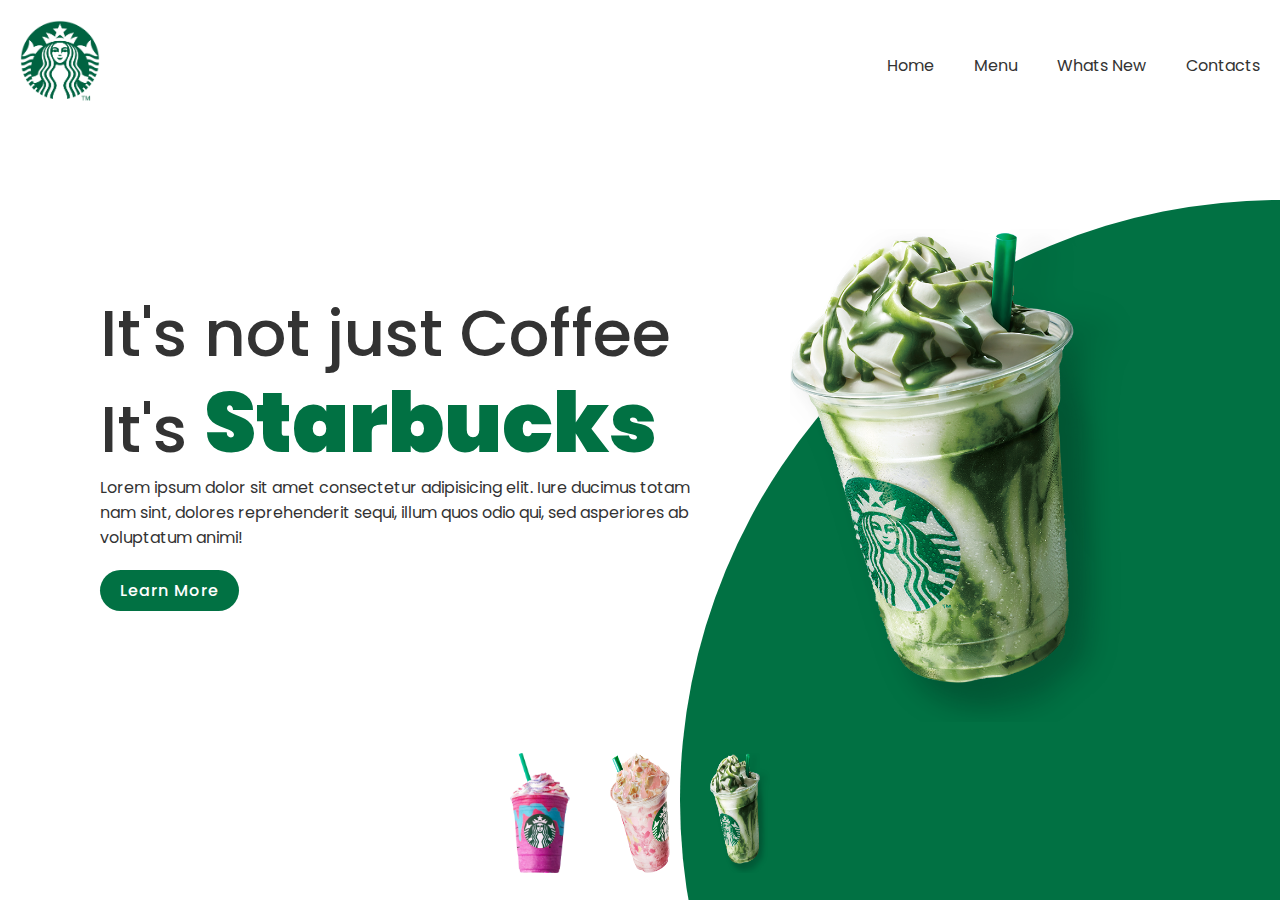
==== Starbucks/index.html @ 4a85c7f0 "Added 3 projects" ====
<!DOCTYPE html>
<html lang="en">

<head>
    <meta charset="UTF-8">
    <meta http-equiv="X-UA-Compatible" content="IE=edge">
    <meta name="viewport" content="width=device-width, initial-scale=1.0">
    <title>
        Home | Starbucks
    </title>
    
    <link rel="preconnect" href="https://fonts.gstatic.com">
    <link
        href="https://fonts.googleapis.com/css2?family=Poppins:ital,wght@0,100;0,200;0,300;0,400;0,500;0,600;1,100;1,200;1,300;1,400;1,500&display=swap"
        rel="stylesheet">
    <link rel="stylesheet" href="style.css">
</head>

<body>
    <section>
        <div class="circle"></div>
        <header>
            <a href="#">
                <img src="./images/Starbucks_logo.png" alt="logo-starbucks" width="100px" class="logo">
            </a>

            <ul>
                <li><a href="#">Home</a></li>
                <li><a href="#">Menu</a></li>
                <li><a href="#">Whats New</a></li>
                <li><a href="#">Contacts</a></li>
            </ul>
        </header>


        <div class="content">
            <div class="textBox">
                <h2>
                    It's not just Coffee
                    <br>
                    It's <span>
                        Starbucks
                    </span>
                </h2>
                <p>
                    Lorem ipsum dolor sit amet consectetur adipisicing elit. Iure ducimus totam nam sint, dolores
                    reprehenderit sequi, illum quos odio qui, sed asperiores ab voluptatum animi!
                </p>
                <a href="#">Learn More</a>
            </div>

            <div class="imgBox">
                <img src="./images/77325-frappuccino-drink-chocolate-starbucks-matcha-white.png" alt=""
                    id="starbucks" style="max-width: 340px;">
            </div>
        </div>
        <ul class="thumb">
            <li>
                <img src="./images/62120-coffee-frappuccino-drink-latte-starbucks-unicorn.png" alt=""height="120" onclick="imgSlider('./images/img3.png')">
                
                
            </li>
            <li>
                <img src="./images/62115-tea-coffee-drink-starbucks-latte-free-download-image (1).png" alt=""height="120" onclick="imgSlider('./images/img2.png')">
            </li>
            <li>
                <img src="./images/77325-frappuccino-drink-chocolate-starbucks-matcha-white.png" alt=""height="120" onclick="imgSlider('./images/77325-frappuccino-drink-chocolate-starbucks-matcha-white.png')">
            </li>
        </ul>



        <ul class="sci">
            <li>
                <a href="#">
                    <img src="https://aadhgoa.github.io/hostassitant/Instagram%20Icon.png" alt="" >
                </a>
            </li>
            <li>
                <a href="#">
                    <img src="https://aadhgoa.github.io/hostassitant/Twitter.png" alt="">
                </a>
            </li>
        </ul>
    </section>

    <script>
        function imgSlider(anything){
            document.getElementById('starbucks').src = anything;
            document.getElementById('starbucks').style.maxWidth='340px';
        }
    </script>
</body>

</html>
---- Starbucks/style.css ----
*{
    margin: 0;
    padding: 0;
    box-sizing: border-box;
    font-family: 'Poppins', sans-serif;
    
}

section{
    position: relative;
    width: 100%;
    min-height: 100vh;
    padding: 100px;
    display: flex;
    justify-content: space-between;
    align-items: center;
    background-color: #fff;
}

header{
    position: absolute;
    top: 0;
    left: 0;
    width: 100%;
    padding: 20px;
    display: flex;
    justify-content: space-between;
    align-items: center;
}

header .logo{
    position: relative;
    max-width: 80px;

}

 header ul{
     position: relative;
     display: flex;

}

header ul li{
    list-style: none;
}

header ul li a{
    display: inline-block;
    color:#333;
    font-weight: 400;
    margin-left: 40px;
    text-decoration: none;
}

.content{
    position: relative;
    width: 100%;
    display: flex;
    justify-content: center;
    align-items: center;
}

.content .textBox{
    position: relative;
    max-width: 600px;
}

.content .textBox h2{
    color: #333;
    font-size: 4em;
    line-height: 1.4em;
    font-weight: 500;
}

.content .textBox span{
    color: #017143;
    font-size: 1.3em;
    font-weight: 900;
}

.content .textBox p{
    color: #333;
}

.content .textBox a{
    display: inline-block;
    margin-top:20px;
    padding: 8px 20px;
    background-color: #017143;
    color: #fff;
    border-radius: 40px;
    font-weight: 500;
    letter-spacing: 1px;
    text-decoration: none;
    
}

.content .imgBox{
    width: 600px;
    display: flex;
    justify-content: flex-end;
    padding-right: 50px;
    margin-top: 50px;
}



#starbucks{
    max-width: 340px;
    
}  
.thumb{
    position: absolute;
    left: 50%;
    bottom: 20px;
    transform:translateX(-50%);
    display: flex;
}

.thumb li{
    list-style: none;
    display: inline-block;
    margin: 0 20px ;
    cursor: pointer;
    transition: 0.5s ease-in-out;
}
.thumb li:hover{
    transform: translateY(-15px);
}

.thumb li img{
    max-width: 60px;

}

.sci{
    position: absolute;
    top: 50%;
    right: 30px;
    transform: translateY(-50%);
    display: flex;
    justify-content: center;
    align-items: center;
    flex-direction: column;
}

.sci li{
    list-style: none;
}

.sci li a{
    display: inline-block;
    margin: 5px 0;
    transform: scale(0.3);
    filter: invert(1);
}

.circle{
    position: absolute;
    top: 0;
    left:0;
    width:100%;
    height: 100%;
    background: #017143;
    clip-path: circle(600px at right 800px);

}
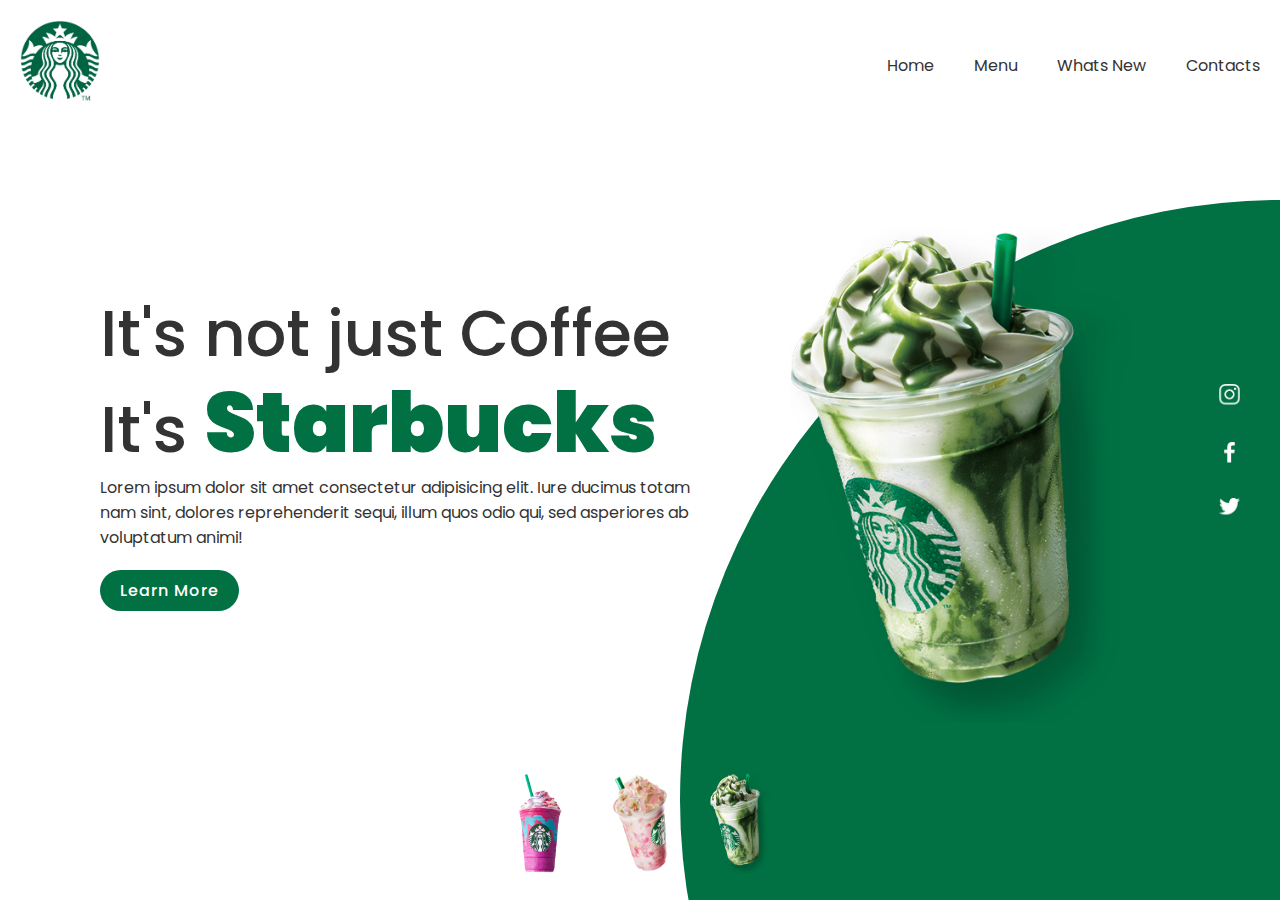
==== commit 78e32750: "starbucks site made responsive" ====
--- a/Starbucks/index.html
+++ b/Starbucks/index.html
@@ -23,8 +23,8 @@
             <a href="#">
                 <img src="./images/Starbucks_logo.png" alt="logo-starbucks" width="100px" class="logo">
             </a>
-
-            <ul>
+            <div class="toggle" onclick="toggleMenu()"></div>
+            <ul class="navigation">
                 <li><a href="#">Home</a></li>
                 <li><a href="#">Menu</a></li>
                 <li><a href="#">Whats New</a></li>
@@ -50,21 +50,21 @@
             </div>
 
             <div class="imgBox">
-                <img src="./images/77325-frappuccino-drink-chocolate-starbucks-matcha-white.png" alt=""
-                    id="starbucks" style="max-width: 340px;">
+                <img src="./images/img1.png" alt=""
+                    id="starbucks">
             </div>
         </div>
         <ul class="thumb">
             <li>
-                <img src="./images/62120-coffee-frappuccino-drink-latte-starbucks-unicorn.png" alt=""height="120" onclick="imgSlider('./images/img3.png')">
+                <img src="./images/img3.png" alt=""height="100" onclick="imgSlider('./images/img3.png'); changeCircleColour('#d752b1')">
                 
                 
             </li>
             <li>
-                <img src="./images/62115-tea-coffee-drink-starbucks-latte-free-download-image (1).png" alt=""height="120" onclick="imgSlider('./images/img2.png')">
+                <img src="./images/img2.png" alt=""height="100" onclick="imgSlider('./images/img2.png'); changeCircleColour('#eb7495')">
             </li>
             <li>
-                <img src="./images/77325-frappuccino-drink-chocolate-starbucks-matcha-white.png" alt=""height="120" onclick="imgSlider('./images/77325-frappuccino-drink-chocolate-starbucks-matcha-white.png')">
+                <img src="./images/img1.png" alt=""height="100" onclick="imgSlider('./images/img1.png'); changeCircleColour('#017143')">
             </li>
         </ul>
 
@@ -73,12 +73,17 @@
         <ul class="sci">
             <li>
                 <a href="#">
-                    <img src="https://aadhgoa.github.io/hostassitant/Instagram%20Icon.png" alt="" >
+                    <img src="./images/instagram.png" alt="Instagram" >
                 </a>
             </li>
             <li>
                 <a href="#">
-                    <img src="https://aadhgoa.github.io/hostassitant/Twitter.png" alt="">
+                    <img src="./images/facebook.png" alt="facebook" >
+                </a>
+            </li>
+            <li>
+                <a href="#">
+                    <img src="./images/twitter.png" alt="Twitter">
                 </a>
             </li>
         </ul>
@@ -87,7 +92,18 @@
     <script>
         function imgSlider(anything){
             document.getElementById('starbucks').src = anything;
-            document.getElementById('starbucks').style.maxWidth='340px';
+            
+        }
+
+        function changeCircleColour(color){
+            const circle = document.querySelector('.circle');
+            circle.style.background = color;
+        }
+        function toggleMenu(){
+            const menuToggle = document.querySelector('.toggle');
+            const navigation = document.querySelector('.navigation');
+            menuToggle.classList.toggle('active');
+            navigation.classList.toggle('active');
         }
     </script>
 </body>
--- a/Starbucks/style.css
+++ b/Starbucks/style.css
@@ -151,7 +151,7 @@
 .sci li a{
     display: inline-block;
     margin: 5px 0;
-    transform: scale(0.3);
+    transform: scale(0.5);
     filter: invert(1);
 }
 
@@ -164,4 +164,108 @@
     background: #017143;
     clip-path: circle(600px at right 800px);
 
+}
+
+
+@media screen  and (max-width:991px){
+    header{
+        padding: 20px;
+    }
+
+    .logo{
+        max-width: 60px;
+    }
+
+    header ul{
+        display: none;
+    }
+    .toggle{
+        position: relative;
+        width: 30px;
+        height: 30px;
+        cursor: pointer;
+        background: url(./images/menu.png);
+        background-size: 30px;
+        background-position: center;
+        background-repeat: no-repeat;
+        filter: invert(1);
+        transition: 0.5s ease-in-out;
+    }
+
+    .toggle.active{
+        position: fixed;
+        top: 50px;
+        right: 20px;
+        background: url(./images/close.png);
+        background-size: 30px;
+        background-position: center;
+        background-repeat: no-repeat;
+        filter: invert(1);
+        transition: 0.5s ease-in-out;
+        z-index: 4;
+    }
+
+    header .navigation.active{
+        position: fixed;
+        top: 0;
+        left: 0;
+        width: 100%;
+        height: 100%;
+        display: flex;
+        justify-content: center;
+        align-items: center;
+        flex-direction: column;
+        background: #fff;
+        z-index: 3;
+    }
+
+    header ul li a{
+        font-size: 1.5em;
+        margin: 5px 0;
+    }
+    section{
+        padding: 20px 20px 160px;
+    }
+
+    .content{
+        flex-direction: column;
+        margin-top: 100px;
+    }
+
+    .textBox{
+        max-width: 100%;
+    }
+    .content .textBox h2{
+        font-size: 2.5em;
+    }
+
+    .content .imgBox{
+        max-width: 100%;
+        justify-content: center;
+    }
+
+    #starbucks{
+        max-width: 240px;
+    }
+    
+    .thumb li img{
+        max-width: 40px;
+        height: auto;
+    }
+    .circle{
+        clip-path: circle(400px at center bottom);
+    }
+
+    .sci{
+        background: #017143;
+        right: 0;
+        width: 50px;
+        margin: 0;
+        border-top-left-radius: 5px;
+        border-bottom-left-radius: 5px;
+    }
+    .sci li{
+        margin: 0;
+        padding: 0;
+    }
 }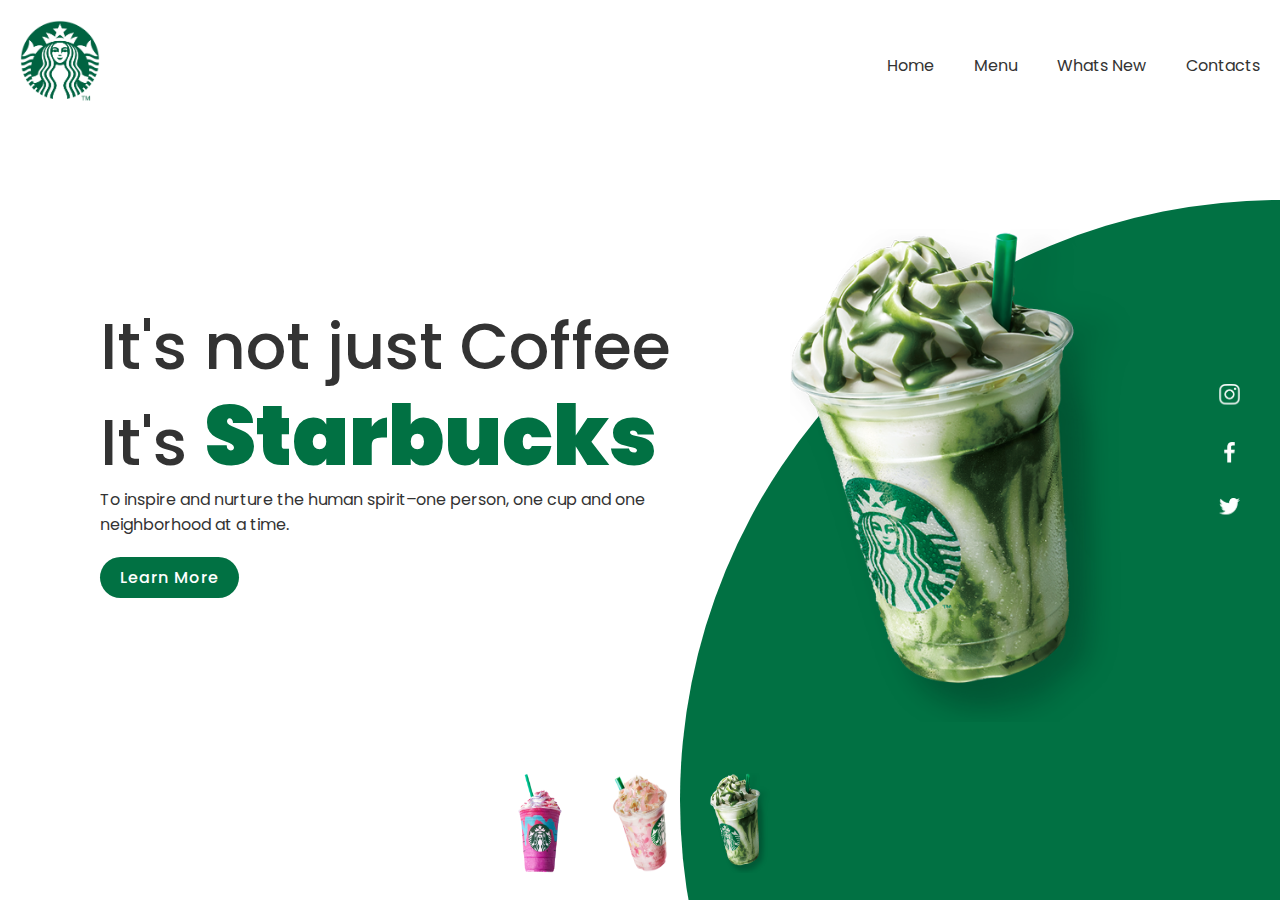
==== commit 7ba78488: "updates made" ====
--- a/Starbucks/index.html
+++ b/Starbucks/index.html
@@ -43,8 +43,7 @@
                     </span>
                 </h2>
                 <p>
-                    Lorem ipsum dolor sit amet consectetur adipisicing elit. Iure ducimus totam nam sint, dolores
-                    reprehenderit sequi, illum quos odio qui, sed asperiores ab voluptatum animi!
+                    To inspire and nurture the human spirit–one person, one cup and one neighborhood at a time.
                 </p>
                 <a href="#">Learn More</a>
             </div>
